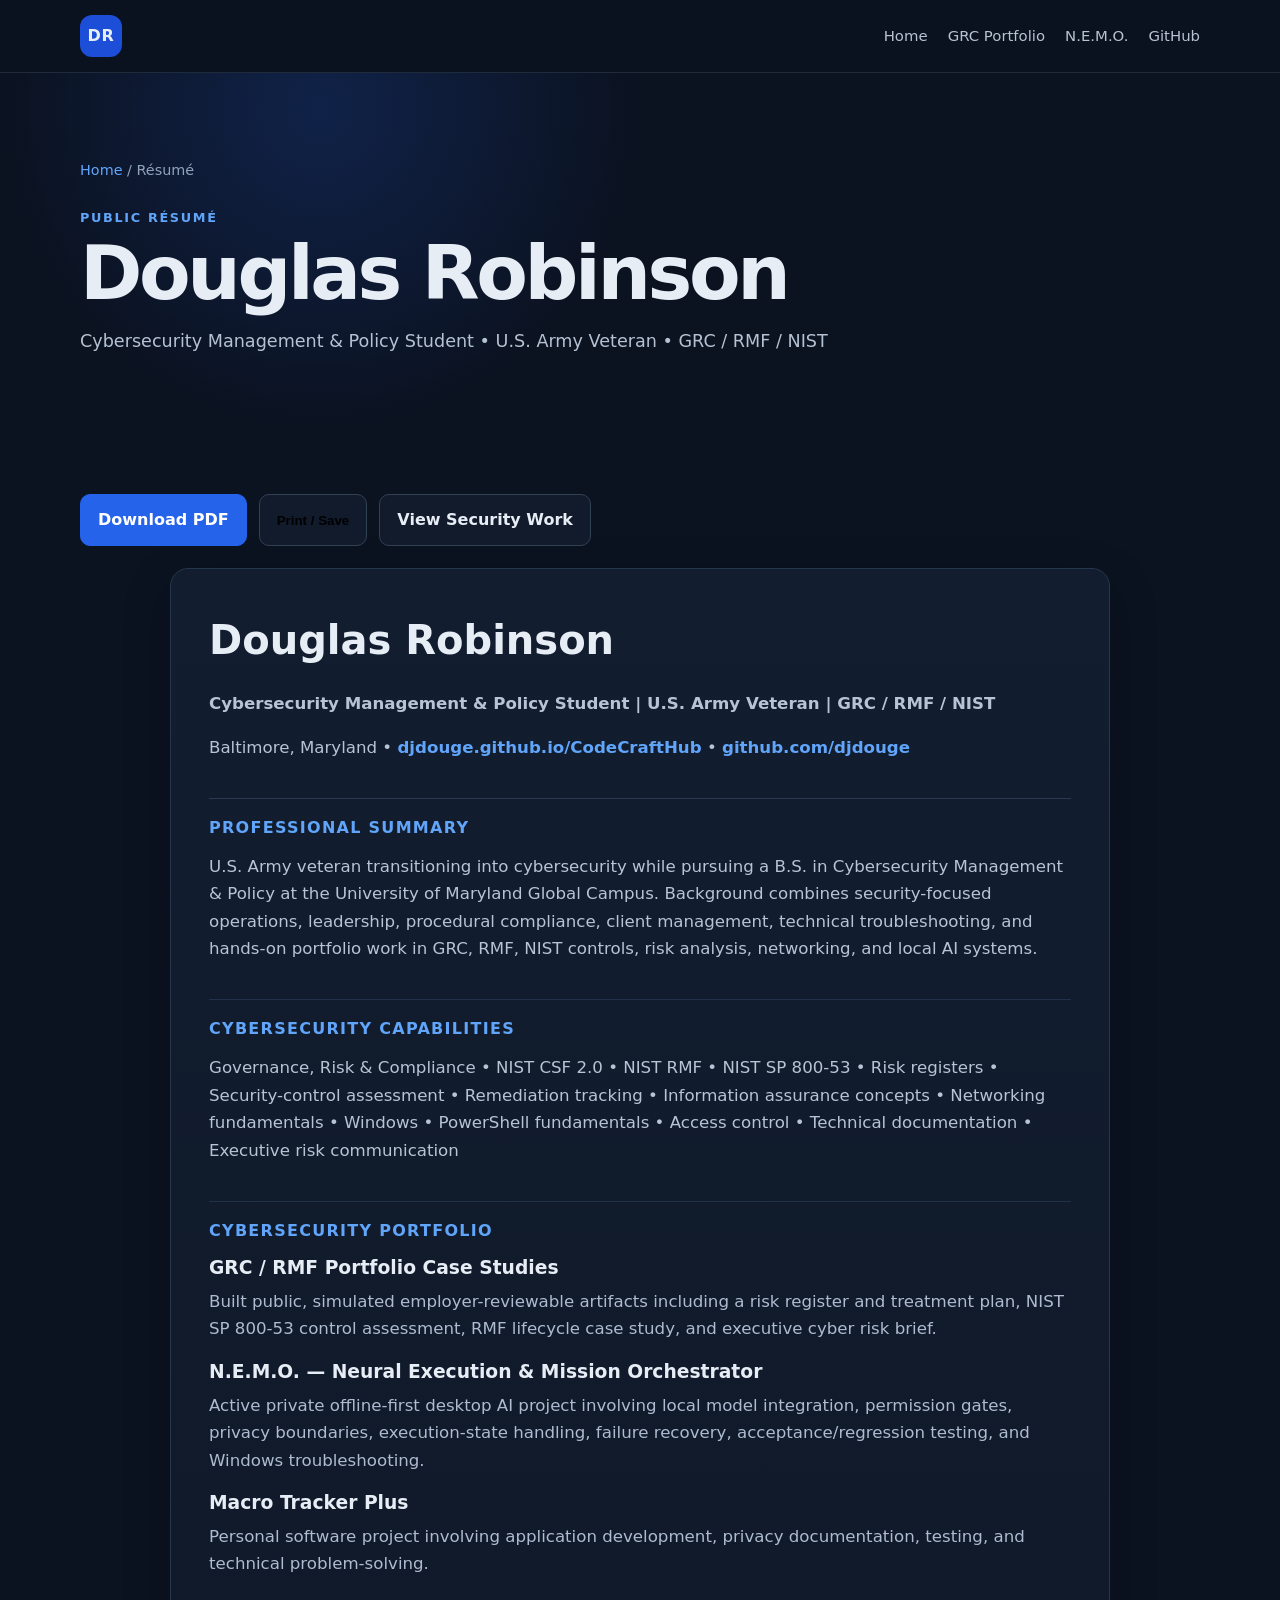
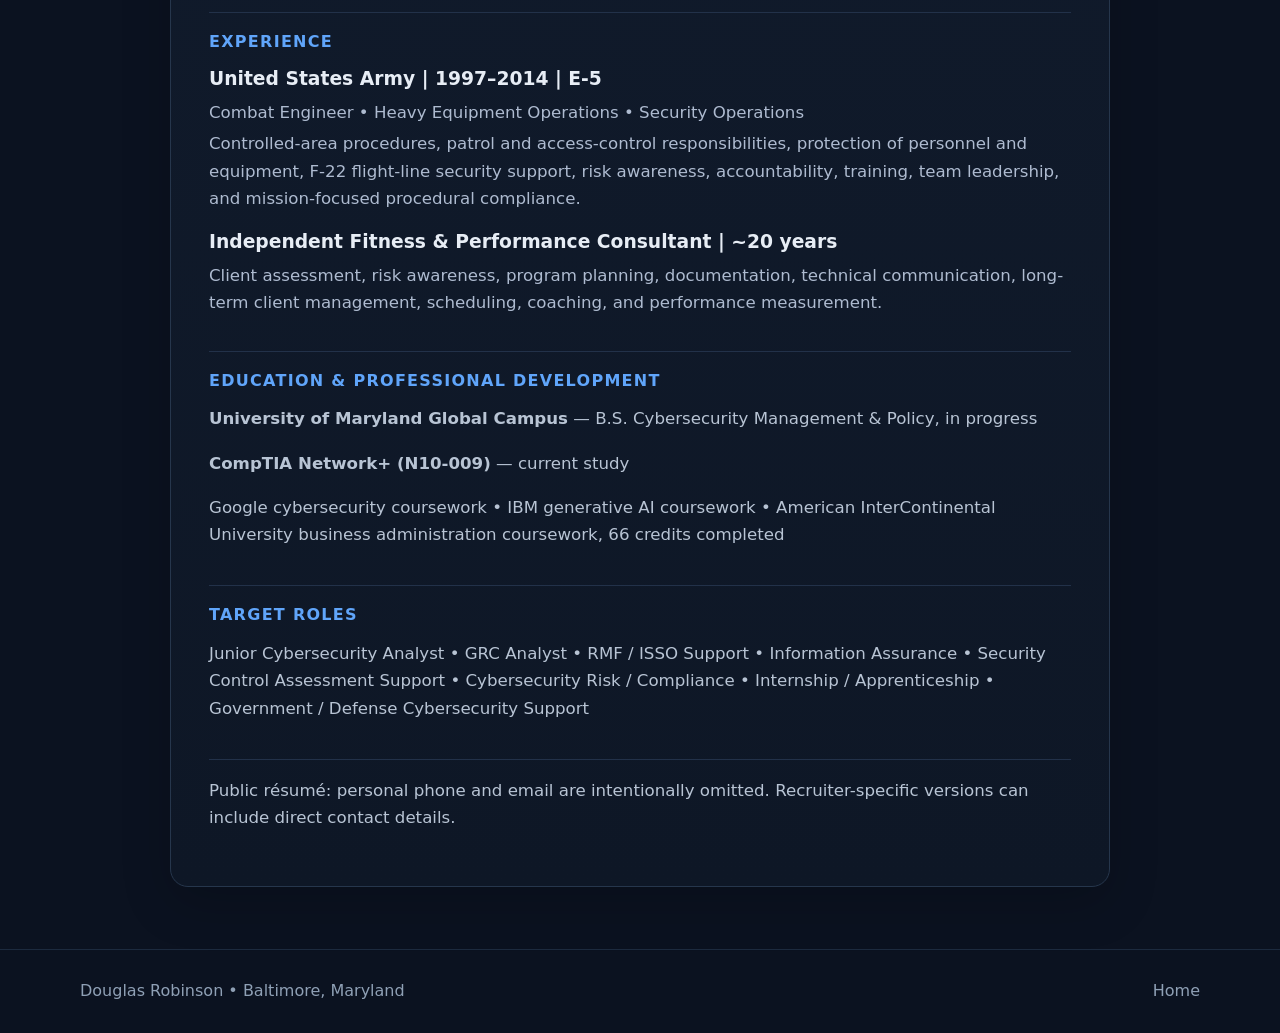
==== resume.html @ 8eb9f7f2 "Add public web resume" ====
<!doctype html><html lang="en"><head><meta charset="utf-8"><meta name="viewport" content="width=device-width,initial-scale=1"><meta name="description" content="Public cybersecurity resume for Douglas Robinson."><title>Résumé | Douglas Robinson</title><link rel="stylesheet" href="styles.css"></head><body><header class="site-header"><div class="container nav-wrap"><a class="brand" href="index.html">DR</a><nav class="nav"><a href="index.html">Home</a><a href="projects/grc.html">GRC Portfolio</a><a href="projects/nemo.html">N.E.M.O.</a><a href="https://github.com/djdouge" target="_blank" rel="noopener noreferrer">GitHub</a></nav></div></header><main><section class="page-hero"><div class="container"><div class="breadcrumb"><a href="index.html">Home</a> / Résumé</div><p class="eyebrow">Public Résumé</p><h1>Douglas Robinson</h1><p class="page-lead">Cybersecurity Management &amp; Policy Student • U.S. Army Veteran • GRC / RMF / NIST</p></div></section><section class="content-block"><div class="container"><div class="print-actions"><a class="button button-primary" href="Douglas_Robinson_Public_Resume.pdf" download>Download PDF</a><button class="button" type="button" onclick="window.print()">Print / Save</button><a class="button" href="index.html#portfolio">View Security Work</a></div><article class="resume-sheet"><div class="resume-head"><h1>Douglas Robinson</h1><p><strong>Cybersecurity Management &amp; Policy Student | U.S. Army Veteran | GRC / RMF / NIST</strong></p><p>Baltimore, Maryland • <a class="text-link" href="https://djdouge.github.io/CodeCraftHub/">djdouge.github.io/CodeCraftHub</a> • <a class="text-link" href="https://github.com/djdouge">github.com/djdouge</a></p></div><section class="resume-section"><h2>Professional Summary</h2><p>U.S. Army veteran transitioning into cybersecurity while pursuing a B.S. in Cybersecurity Management &amp; Policy at the University of Maryland Global Campus. Background combines security-focused operations, leadership, procedural compliance, client management, technical troubleshooting, and hands-on portfolio work in GRC, RMF, NIST controls, risk analysis, networking, and local AI systems.</p></section><section class="resume-section"><h2>Cybersecurity Capabilities</h2><p>Governance, Risk &amp; Compliance • NIST CSF 2.0 • NIST RMF • NIST SP 800-53 • Risk registers • Security-control assessment • Remediation tracking • Information assurance concepts • Networking fundamentals • Windows • PowerShell fundamentals • Access control • Technical documentation • Executive risk communication</p></section><section class="resume-section"><h2>Cybersecurity Portfolio</h2><div class="resume-role"><h3>GRC / RMF Portfolio Case Studies</h3><p>Built public, simulated employer-reviewable artifacts including a risk register and treatment plan, NIST SP 800-53 control assessment, RMF lifecycle case study, and executive cyber risk brief.</p></div><div class="resume-role"><h3>N.E.M.O. — Neural Execution &amp; Mission Orchestrator</h3><p>Active private offline-first desktop AI project involving local model integration, permission gates, privacy boundaries, execution-state handling, failure recovery, acceptance/regression testing, and Windows troubleshooting.</p></div><div class="resume-role"><h3>Macro Tracker Plus</h3><p>Personal software project involving application development, privacy documentation, testing, and technical problem-solving.</p></div></section><section class="resume-section"><h2>Experience</h2><div class="resume-role"><h3>United States Army | 1997–2014 | E-5</h3><p>Combat Engineer • Heavy Equipment Operations • Security Operations</p><p>Controlled-area procedures, patrol and access-control responsibilities, protection of personnel and equipment, F-22 flight-line security support, risk awareness, accountability, training, team leadership, and mission-focused procedural compliance.</p></div><div class="resume-role"><h3>Independent Fitness &amp; Performance Consultant | ~20 years</h3><p>Client assessment, risk awareness, program planning, documentation, technical communication, long-term client management, scheduling, coaching, and performance measurement.</p></div></section><section class="resume-section"><h2>Education &amp; Professional Development</h2><p><strong>University of Maryland Global Campus</strong> — B.S. Cybersecurity Management &amp; Policy, in progress</p><p><strong>CompTIA Network+ (N10-009)</strong> — current study</p><p>Google cybersecurity coursework • IBM generative AI coursework • American InterContinental University business administration coursework, 66 credits completed</p></section><section class="resume-section"><h2>Target Roles</h2><p>Junior Cybersecurity Analyst • GRC Analyst • RMF / ISSO Support • Information Assurance • Security Control Assessment Support • Cybersecurity Risk / Compliance • Internship / Apprenticeship • Government / Defense Cybersecurity Support</p></section><p class="note">Public résumé: personal phone and email are intentionally omitted. Recruiter-specific versions can include direct contact details.</p></article></div></section></main><footer class="footer"><div class="container footer-wrap"><span>Douglas Robinson • Baltimore, Maryland</span><a href="index.html">Home</a></div></footer></body></html>
---- styles.css ----
*{box-sizing:border-box}html{scroll-behavior:smooth}body{margin:0;font-family:Inter,ui-sans-serif,system-ui,-apple-system,BlinkMacSystemFont,"Segoe UI",sans-serif;background:#0b1220;color:#e7edf5;line-height:1.65}a{color:inherit;text-decoration:none}img{max-width:100%;display:block}.container{width:min(1120px,calc(100% - 40px));margin:0 auto}.site-header{position:sticky;top:0;z-index:20;background:rgba(11,18,32,.9);backdrop-filter:blur(14px);border-bottom:1px solid #1f2a3a}.nav-wrap{display:flex;align-items:center;justify-content:space-between;min-height:72px}.brand{display:grid;place-items:center;width:42px;height:42px;border-radius:12px;background:#1d4ed8;font-weight:800;letter-spacing:.04em}.nav{display:flex;gap:20px;font-size:.93rem;color:#b7c3d3}.nav a:hover,.text-link:hover{color:#fff}.section{padding:84px 0}.section-alt{background:#0f1929;border-top:1px solid #18263a;border-bottom:1px solid #18263a}.hero{padding-top:108px;background:radial-gradient(circle at 20% 15%,rgba(37,99,235,.22),transparent 34%),radial-gradient(circle at 80% 10%,rgba(14,165,233,.12),transparent 30%)}.hero-grid{display:grid;grid-template-columns:minmax(0,1.35fr) minmax(320px,.65fr);gap:54px;align-items:center}.eyebrow,.section-kicker,.profile-label{margin:0 0 10px;color:#60a5fa;text-transform:uppercase;letter-spacing:.13em;font-size:.8rem;font-weight:800}.hero h1,.page-hero h1{font-size:clamp(3rem,8vw,5.7rem);line-height:.95;margin:0 0 18px;letter-spacing:-.045em}.page-hero h1{font-size:clamp(2.7rem,6vw,4.7rem)}.hero-title{font-size:1.2rem;font-weight:700;color:#c7d2e2;max-width:820px}.lead{font-size:1.08rem;color:#aab8cb;max-width:850px}.cta-row{display:flex;gap:12px;flex-wrap:wrap;margin:28px 0}.button{display:inline-flex;align-items:center;justify-content:center;padding:12px 17px;border:1px solid #334155;border-radius:10px;background:#111b2c;font-weight:750;transition:.2s ease}.button:hover{transform:translateY(-1px);border-color:#4b6485}.button-primary{background:#2563eb;border-color:#2563eb;color:#fff}.button-quiet{background:transparent}.quick-facts{display:flex;flex-wrap:wrap;gap:10px;color:#9fb0c5;font-size:.92rem}.quick-facts span{padding:7px 10px;border:1px solid #28364a;border-radius:999px;background:#0d1727}.profile-card,.card,.project-card,.closing-card,.artifact-card,.contact-card,.callout,.resume-sheet{background:linear-gradient(180deg,#121d2f,#0e1726);border:1px solid #26364c;border-radius:18px;box-shadow:0 16px 50px rgba(0,0,0,.18)}.profile-card{padding:26px}.profile-photo{width:116px;height:116px;object-fit:cover;border-radius:24px;border:1px solid #334b6a;margin-bottom:24px}.profile-card h2{font-size:1.35rem;margin:.2rem 0 1.25rem}.mini-grid,.stat-grid{display:grid;grid-template-columns:1fr 1fr;gap:10px}.mini-grid div,.stat-grid div{padding:13px;border-radius:12px;background:#0b1422;border:1px solid #233149}.mini-grid strong,.mini-grid span,.stat-grid strong,.stat-grid span{display:block}.mini-grid strong,.stat-grid strong{font-size:.75rem;text-transform:uppercase;letter-spacing:.08em;color:#7fa7d8}.mini-grid span,.stat-grid span{margin-top:4px;font-size:.92rem;color:#dce6f3}.two-col{display:grid;grid-template-columns:.75fr 1.25fr;gap:70px}.section h2,.content-block h2{font-size:clamp(2rem,4vw,3.05rem);line-height:1.08;letter-spacing:-.03em;margin:.2rem 0 1.4rem}.copy-block p,.content-block p{font-size:1.04rem;color:#b8c4d4}.skill-grid,.education-grid,.artifact-grid,.contact-grid,.credential-grid{display:grid;grid-template-columns:repeat(2,minmax(0,1fr));gap:18px}.education-grid{grid-template-columns:repeat(3,minmax(0,1fr))}.artifact-grid{grid-template-columns:repeat(2,minmax(0,1fr))}.contact-grid{grid-template-columns:repeat(3,minmax(0,1fr))}.credential-grid{grid-template-columns:repeat(3,minmax(0,1fr))}.card,.artifact-card,.contact-card{padding:24px}.card h3,.project-card h3,.timeline-item h3,.artifact-card h3,.contact-card h3{margin-top:0;margin-bottom:8px}.card p,.project-card p,.timeline-item p,.artifact-card p,.contact-card p{color:#aebbd0}.project-grid{display:grid;grid-template-columns:repeat(2,minmax(0,1fr));gap:18px}.project-card{padding:26px}.project-card.featured{grid-column:span 2}.project-topline{display:flex;justify-content:space-between;gap:12px;align-items:center;color:#8fa3bc;font-size:.85rem;margin-bottom:14px}.pill,.risk-badge{display:inline-block;padding:5px 9px;border-radius:999px;background:#10233f;border:1px solid #24446e;color:#81b5ff;font-size:.82rem;font-weight:750}.risk-high{background:#3b171a;border-color:#7f2d32;color:#ffb4b8}.risk-moderate{background:#362810;border-color:#765c1c;color:#f7d889}.risk-low{background:#112d24;border-color:#28614e;color:#94e6c4}.project-card ul,.content-block ul{padding-left:20px;color:#b8c4d4}.text-link{color:#60a5fa;font-weight:750}.timeline{display:grid;gap:18px}.timeline-item{display:grid;grid-template-columns:150px 1fr;gap:28px;padding:26px 0;border-bottom:1px solid #203047}.timeline-date{font-weight:800;color:#60a5fa}.subhead{font-weight:700;color:#d7e0ec!important}.muted{color:#90a0b5!important}.closing-card{padding:34px;display:grid;grid-template-columns:1fr auto;gap:30px;align-items:center}.footer{border-top:1px solid #1c2a3e;padding:28px 0;color:#8fa0b5}.footer-wrap{display:flex;justify-content:space-between;gap:18px;flex-wrap:wrap}.page-hero{padding:86px 0 58px;background:radial-gradient(circle at 25% 10%,rgba(37,99,235,.2),transparent 32%)}.breadcrumb{font-size:.9rem;color:#91a3ba;margin-bottom:24px}.breadcrumb a{color:#60a5fa}.page-lead{max-width:850px;color:#b5c2d3;font-size:1.1rem}.content-block{padding:62px 0}.content-narrow{max-width:900px}.callout{padding:22px 24px;margin:22px 0;background:#101c2f}.callout strong{color:#fff}.artifact-meta{display:flex;gap:10px;flex-wrap:wrap;margin:20px 0}.artifact-meta span{padding:7px 10px;border:1px solid #2a3950;border-radius:9px;color:#b7c6d8;background:#0c1625;font-size:.88rem}.table-wrap{overflow-x:auto;border:1px solid #2a3950;border-radius:14px;margin:22px 0}.artifact-table{width:100%;border-collapse:collapse;min-width:820px;background:#0d1726;font-size:.9rem}.artifact-table th,.artifact-table td{padding:13px 14px;text-align:left;vertical-align:top;border-bottom:1px solid #243349}.artifact-table th{background:#132038;color:#d9e6f6;font-size:.78rem;text-transform:uppercase;letter-spacing:.06em}.artifact-table tr:last-child td{border-bottom:0}.artifact-table td{color:#b8c5d5}.artifact-table strong{color:#fff}.step-grid{display:grid;grid-template-columns:repeat(2,minmax(0,1fr));gap:16px;margin:24px 0}.step{padding:20px;border:1px solid #293b54;border-radius:14px;background:#0e1828}.step-number{display:inline-grid;place-items:center;width:32px;height:32px;border-radius:9px;background:#1d4ed8;font-weight:800;margin-bottom:10px}.step h3{margin:0 0 8px}.step p{margin:0;color:#aebbd0}.source-list{padding-left:20px;color:#aebbd0}.source-list a{color:#60a5fa}.resume-sheet{padding:38px;max-width:940px;margin:0 auto}.resume-sheet h1{font-size:2.5rem;margin:0}.resume-head{padding-bottom:20px;border-bottom:1px solid #2a3950}.resume-section{padding:20px 0;border-bottom:1px solid #223149}.resume-section:last-child{border-bottom:0}.resume-section h2{font-size:1rem;text-transform:uppercase;letter-spacing:.08em;color:#60a5fa;margin:0 0 10px}.resume-role{margin:14px 0}.resume-role h3{margin:0}.resume-role p{margin:4px 0;color:#aebbd0}.note{font-size:.9rem;color:#8fa3bc}.print-actions{display:flex;gap:12px;flex-wrap:wrap;margin:0 0 22px}.kpi{font-size:2rem;font-weight:850;line-height:1;color:#fff}.kpi-label{font-size:.82rem;color:#91a3ba;margin-top:6px}.divider{height:1px;background:#213149;margin:30px 0}@media(max-width:900px){.hero-grid,.two-col{grid-template-columns:1fr}.profile-card{max-width:620px}.education-grid,.credential-grid,.contact-grid{grid-template-columns:1fr 1fr}.closing-card{grid-template-columns:1fr}.nav{display:none}.step-grid{grid-template-columns:1fr}}@media(max-width:640px){.section{padding:62px 0}.hero{padding-top:76px}.project-grid,.skill-grid,.education-grid,.artifact-grid,.credential-grid,.contact-grid{grid-template-columns:1fr}.project-card.featured{grid-column:span 1}.timeline-item{grid-template-columns:1fr;gap:6px}.mini-grid,.stat-grid{grid-template-columns:1fr}.container{width:min(100% - 28px,1120px)}.hero h1{font-size:3.25rem}.page-hero h1{font-size:2.65rem}.resume-sheet{padding:24px}}@media print{body{background:#fff;color:#111}.site-header,.footer,.print-actions{display:none}.resume-sheet{box-shadow:none;border:0;background:#fff;color:#111;padding:0}.resume-role p,.resume-section p,.resume-section li,.muted{color:#333!important}.resume-section h2{color:#1f4e79}.section{padding:0}}
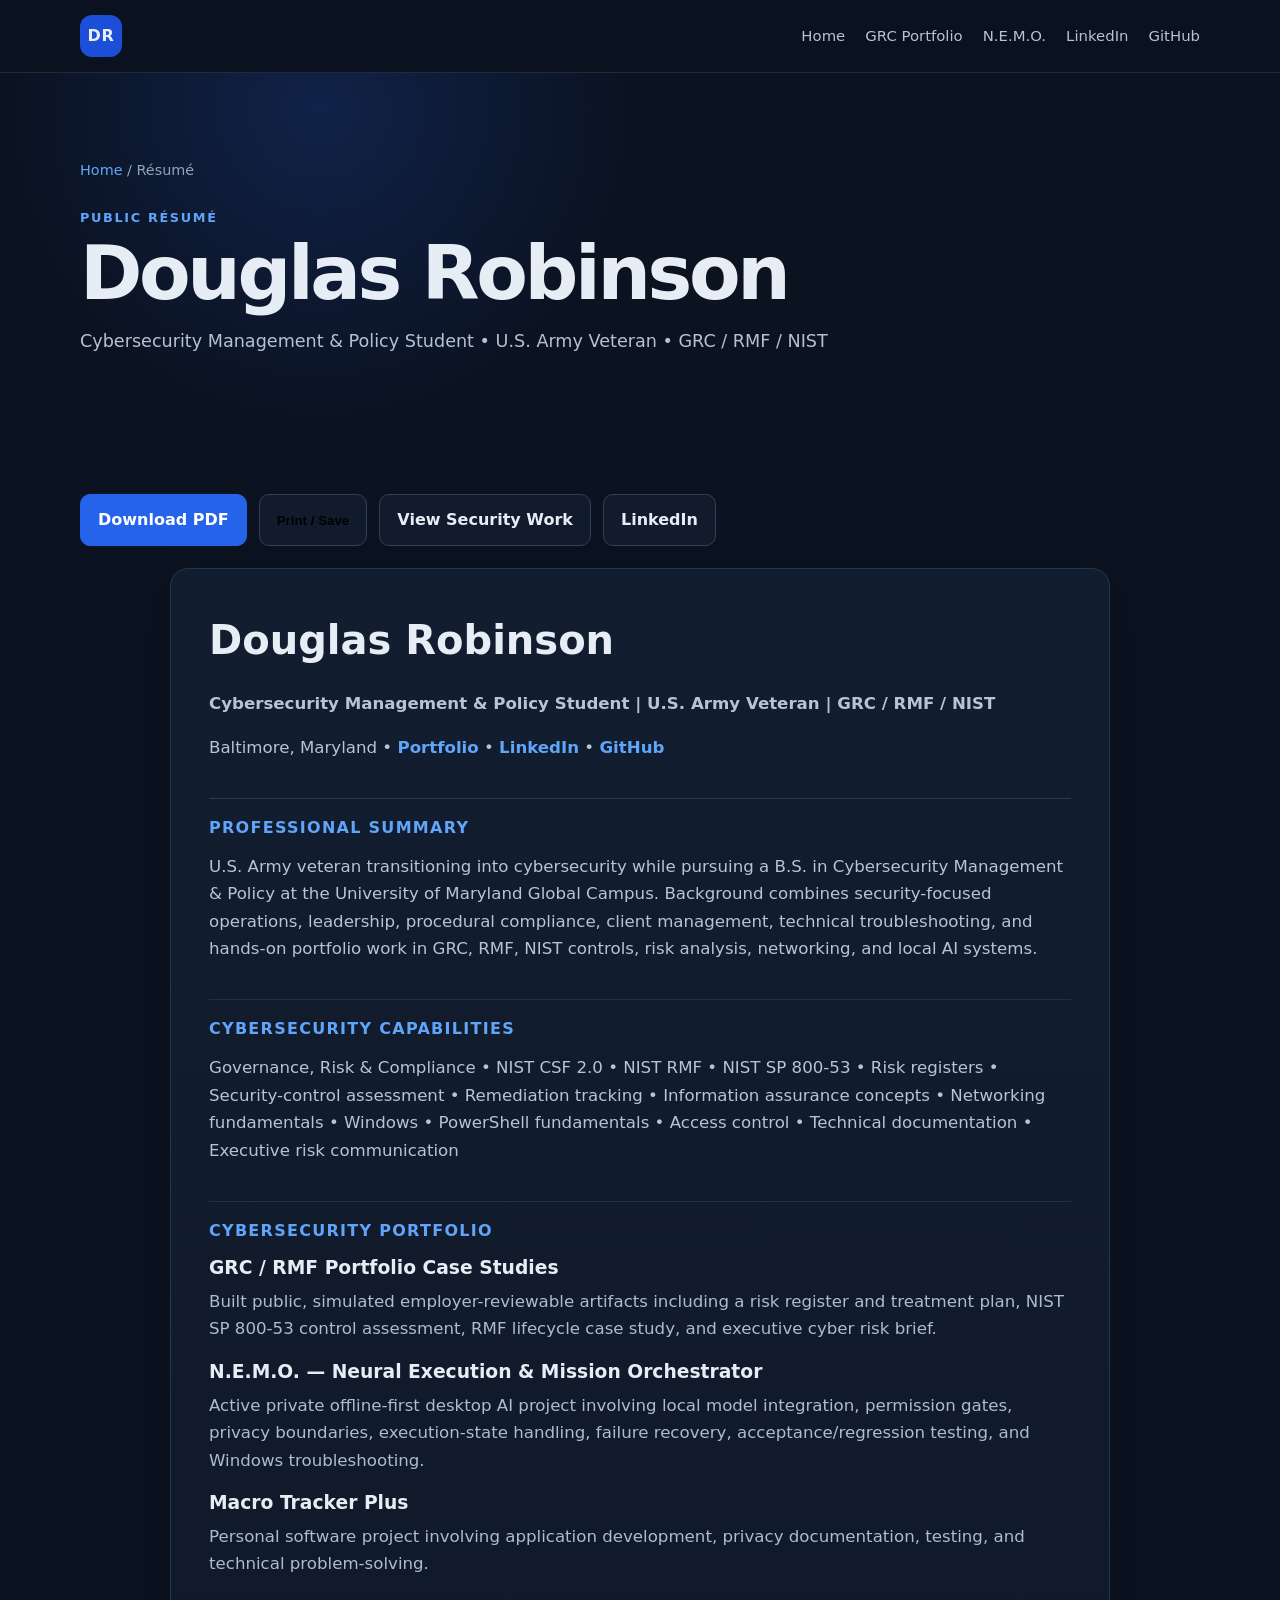
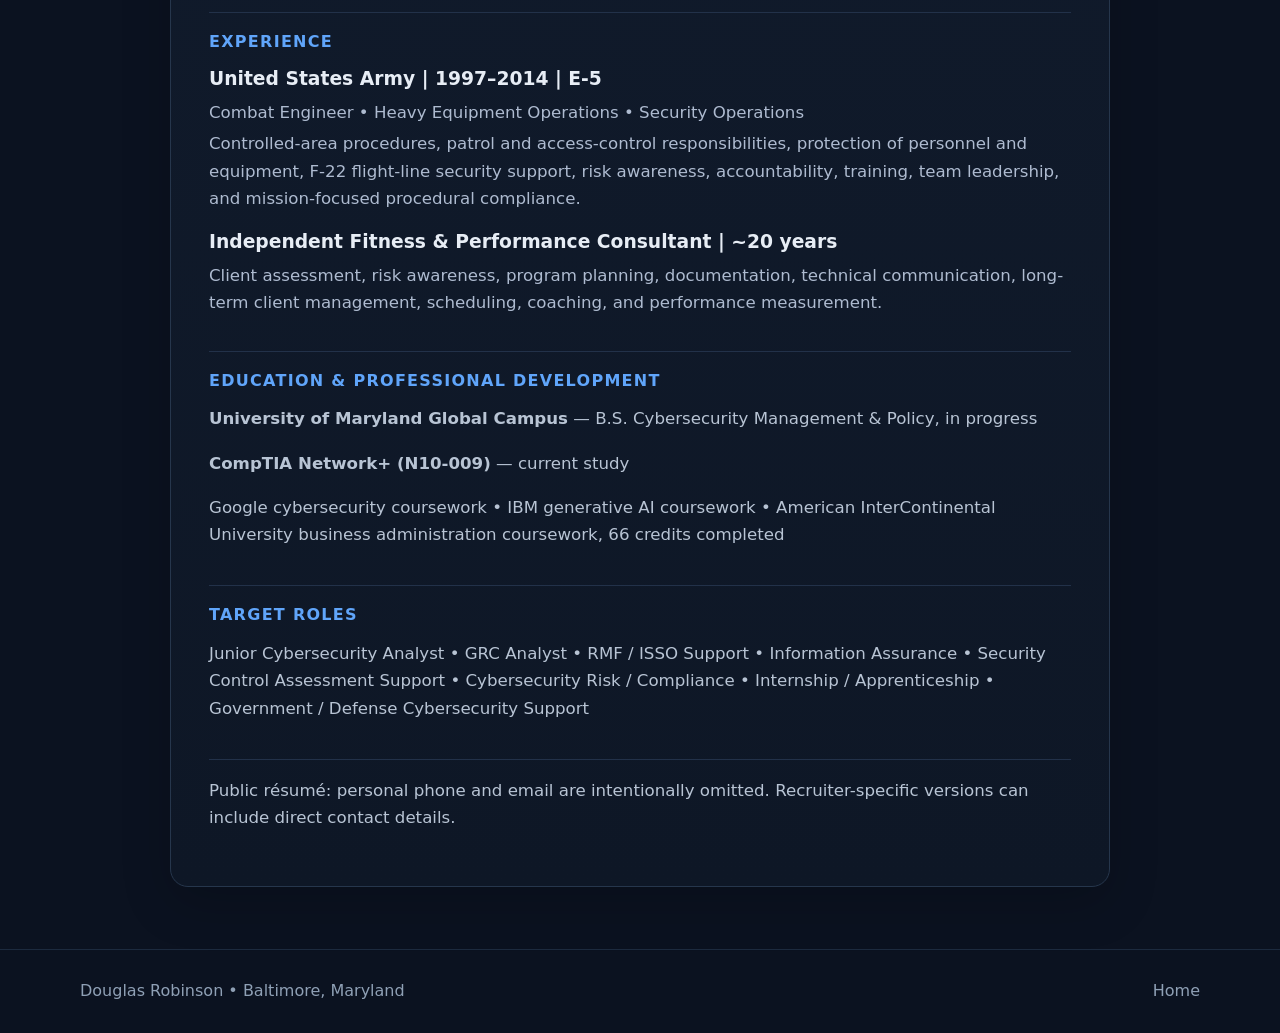
==== commit 9395c3f5: "Add verified LinkedIn to public resume" ====
--- a/resume.html
+++ b/resume.html
@@ -1 +1 @@
-<!doctype html><html lang="en"><head><meta charset="utf-8"><meta name="viewport" content="width=device-width,initial-scale=1"><meta name="description" content="Public cybersecurity resume for Douglas Robinson."><title>Résumé | Douglas Robinson</title><link rel="stylesheet" href="styles.css"></head><body><header class="site-header"><div class="container nav-wrap"><a class="brand" href="index.html">DR</a><nav class="nav"><a href="index.html">Home</a><a href="projects/grc.html">GRC Portfolio</a><a href="projects/nemo.html">N.E.M.O.</a><a href="https://github.com/djdouge" target="_blank" rel="noopener noreferrer">GitHub</a></nav></div></header><main><section class="page-hero"><div class="container"><div class="breadcrumb"><a href="index.html">Home</a> / Résumé</div><p class="eyebrow">Public Résumé</p><h1>Douglas Robinson</h1><p class="page-lead">Cybersecurity Management &amp; Policy Student • U.S. Army Veteran • GRC / RMF / NIST</p></div></section><section class="content-block"><div class="container"><div class="print-actions"><a class="button button-primary" href="Douglas_Robinson_Public_Resume.pdf" download>Download PDF</a><button class="button" type="button" onclick="window.print()">Print / Save</button><a class="button" href="index.html#portfolio">View Security Work</a></div><article class="resume-sheet"><div class="resume-head"><h1>Douglas Robinson</h1><p><strong>Cybersecurity Management &amp; Policy Student | U.S. Army Veteran | GRC / RMF / NIST</strong></p><p>Baltimore, Maryland • <a class="text-link" href="https://djdouge.github.io/CodeCraftHub/">djdouge.github.io/CodeCraftHub</a> • <a class="text-link" href="https://github.com/djdouge">github.com/djdouge</a></p></div><section class="resume-section"><h2>Professional Summary</h2><p>U.S. Army veteran transitioning into cybersecurity while pursuing a B.S. in Cybersecurity Management &amp; Policy at the University of Maryland Global Campus. Background combines security-focused operations, leadership, procedural compliance, client management, technical troubleshooting, and hands-on portfolio work in GRC, RMF, NIST controls, risk analysis, networking, and local AI systems.</p></section><section class="resume-section"><h2>Cybersecurity Capabilities</h2><p>Governance, Risk &amp; Compliance • NIST CSF 2.0 • NIST RMF • NIST SP 800-53 • Risk registers • Security-control assessment • Remediation tracking • Information assurance concepts • Networking fundamentals • Windows • PowerShell fundamentals • Access control • Technical documentation • Executive risk communication</p></section><section class="resume-section"><h2>Cybersecurity Portfolio</h2><div class="resume-role"><h3>GRC / RMF Portfolio Case Studies</h3><p>Built public, simulated employer-reviewable artifacts including a risk register and treatment plan, NIST SP 800-53 control assessment, RMF lifecycle case study, and executive cyber risk brief.</p></div><div class="resume-role"><h3>N.E.M.O. — Neural Execution &amp; Mission Orchestrator</h3><p>Active private offline-first desktop AI project involving local model integration, permission gates, privacy boundaries, execution-state handling, failure recovery, acceptance/regression testing, and Windows troubleshooting.</p></div><div class="resume-role"><h3>Macro Tracker Plus</h3><p>Personal software project involving application development, privacy documentation, testing, and technical problem-solving.</p></div></section><section class="resume-section"><h2>Experience</h2><div class="resume-role"><h3>United States Army | 1997–2014 | E-5</h3><p>Combat Engineer • Heavy Equipment Operations • Security Operations</p><p>Controlled-area procedures, patrol and access-control responsibilities, protection of personnel and equipment, F-22 flight-line security support, risk awareness, accountability, training, team leadership, and mission-focused procedural compliance.</p></div><div class="resume-role"><h3>Independent Fitness &amp; Performance Consultant | ~20 years</h3><p>Client assessment, risk awareness, program planning, documentation, technical communication, long-term client management, scheduling, coaching, and performance measurement.</p></div></section><section class="resume-section"><h2>Education &amp; Professional Development</h2><p><strong>University of Maryland Global Campus</strong> — B.S. Cybersecurity Management &amp; Policy, in progress</p><p><strong>CompTIA Network+ (N10-009)</strong> — current study</p><p>Google cybersecurity coursework • IBM generative AI coursework • American InterContinental University business administration coursework, 66 credits completed</p></section><section class="resume-section"><h2>Target Roles</h2><p>Junior Cybersecurity Analyst • GRC Analyst • RMF / ISSO Support • Information Assurance • Security Control Assessment Support • Cybersecurity Risk / Compliance • Internship / Apprenticeship • Government / Defense Cybersecurity Support</p></section><p class="note">Public résumé: personal phone and email are intentionally omitted. Recruiter-specific versions can include direct contact details.</p></article></div></section></main><footer class="footer"><div class="container footer-wrap"><span>Douglas Robinson • Baltimore, Maryland</span><a href="index.html">Home</a></div></footer></body></html>+<!doctype html><html lang="en"><head><meta charset="utf-8"><meta name="viewport" content="width=device-width,initial-scale=1"><meta name="description" content="Public cybersecurity resume for Douglas Robinson."><title>Résumé | Douglas Robinson</title><link rel="stylesheet" href="styles.css"></head><body><header class="site-header"><div class="container nav-wrap"><a class="brand" href="index.html">DR</a><nav class="nav"><a href="index.html">Home</a><a href="projects/grc.html">GRC Portfolio</a><a href="projects/nemo.html">N.E.M.O.</a><a href="https://linkedin.com/in/douglas-robinson-29ab6088" target="_blank" rel="noopener noreferrer">LinkedIn</a><a href="https://github.com/djdouge" target="_blank" rel="noopener noreferrer">GitHub</a></nav></div></header><main><section class="page-hero"><div class="container"><div class="breadcrumb"><a href="index.html">Home</a> / Résumé</div><p class="eyebrow">Public Résumé</p><h1>Douglas Robinson</h1><p class="page-lead">Cybersecurity Management &amp; Policy Student • U.S. Army Veteran • GRC / RMF / NIST</p></div></section><section class="content-block"><div class="container"><div class="print-actions"><a class="button button-primary" href="Douglas_Robinson_Public_Resume.pdf" download>Download PDF</a><button class="button" type="button" onclick="window.print()">Print / Save</button><a class="button" href="index.html#portfolio">View Security Work</a><a class="button" href="https://linkedin.com/in/douglas-robinson-29ab6088" target="_blank" rel="noopener noreferrer">LinkedIn</a></div><article class="resume-sheet"><div class="resume-head"><h1>Douglas Robinson</h1><p><strong>Cybersecurity Management &amp; Policy Student | U.S. Army Veteran | GRC / RMF / NIST</strong></p><p>Baltimore, Maryland • <a class="text-link" href="https://djdouge.github.io/CodeCraftHub/">Portfolio</a> • <a class="text-link" href="https://linkedin.com/in/douglas-robinson-29ab6088">LinkedIn</a> • <a class="text-link" href="https://github.com/djdouge">GitHub</a></p></div><section class="resume-section"><h2>Professional Summary</h2><p>U.S. Army veteran transitioning into cybersecurity while pursuing a B.S. in Cybersecurity Management &amp; Policy at the University of Maryland Global Campus. Background combines security-focused operations, leadership, procedural compliance, client management, technical troubleshooting, and hands-on portfolio work in GRC, RMF, NIST controls, risk analysis, networking, and local AI systems.</p></section><section class="resume-section"><h2>Cybersecurity Capabilities</h2><p>Governance, Risk &amp; Compliance • NIST CSF 2.0 • NIST RMF • NIST SP 800-53 • Risk registers • Security-control assessment • Remediation tracking • Information assurance concepts • Networking fundamentals • Windows • PowerShell fundamentals • Access control • Technical documentation • Executive risk communication</p></section><section class="resume-section"><h2>Cybersecurity Portfolio</h2><div class="resume-role"><h3>GRC / RMF Portfolio Case Studies</h3><p>Built public, simulated employer-reviewable artifacts including a risk register and treatment plan, NIST SP 800-53 control assessment, RMF lifecycle case study, and executive cyber risk brief.</p></div><div class="resume-role"><h3>N.E.M.O. — Neural Execution &amp; Mission Orchestrator</h3><p>Active private offline-first desktop AI project involving local model integration, permission gates, privacy boundaries, execution-state handling, failure recovery, acceptance/regression testing, and Windows troubleshooting.</p></div><div class="resume-role"><h3>Macro Tracker Plus</h3><p>Personal software project involving application development, privacy documentation, testing, and technical problem-solving.</p></div></section><section class="resume-section"><h2>Experience</h2><div class="resume-role"><h3>United States Army | 1997–2014 | E-5</h3><p>Combat Engineer • Heavy Equipment Operations • Security Operations</p><p>Controlled-area procedures, patrol and access-control responsibilities, protection of personnel and equipment, F-22 flight-line security support, risk awareness, accountability, training, team leadership, and mission-focused procedural compliance.</p></div><div class="resume-role"><h3>Independent Fitness &amp; Performance Consultant | ~20 years</h3><p>Client assessment, risk awareness, program planning, documentation, technical communication, long-term client management, scheduling, coaching, and performance measurement.</p></div></section><section class="resume-section"><h2>Education &amp; Professional Development</h2><p><strong>University of Maryland Global Campus</strong> — B.S. Cybersecurity Management &amp; Policy, in progress</p><p><strong>CompTIA Network+ (N10-009)</strong> — current study</p><p>Google cybersecurity coursework • IBM generative AI coursework • American InterContinental University business administration coursework, 66 credits completed</p></section><section class="resume-section"><h2>Target Roles</h2><p>Junior Cybersecurity Analyst • GRC Analyst • RMF / ISSO Support • Information Assurance • Security Control Assessment Support • Cybersecurity Risk / Compliance • Internship / Apprenticeship • Government / Defense Cybersecurity Support</p></section><p class="note">Public résumé: personal phone and email are intentionally omitted. Recruiter-specific versions can include direct contact details.</p></article></div></section></main><footer class="footer"><div class="container footer-wrap"><span>Douglas Robinson • Baltimore, Maryland</span><a href="index.html">Home</a></div></footer></body></html>
